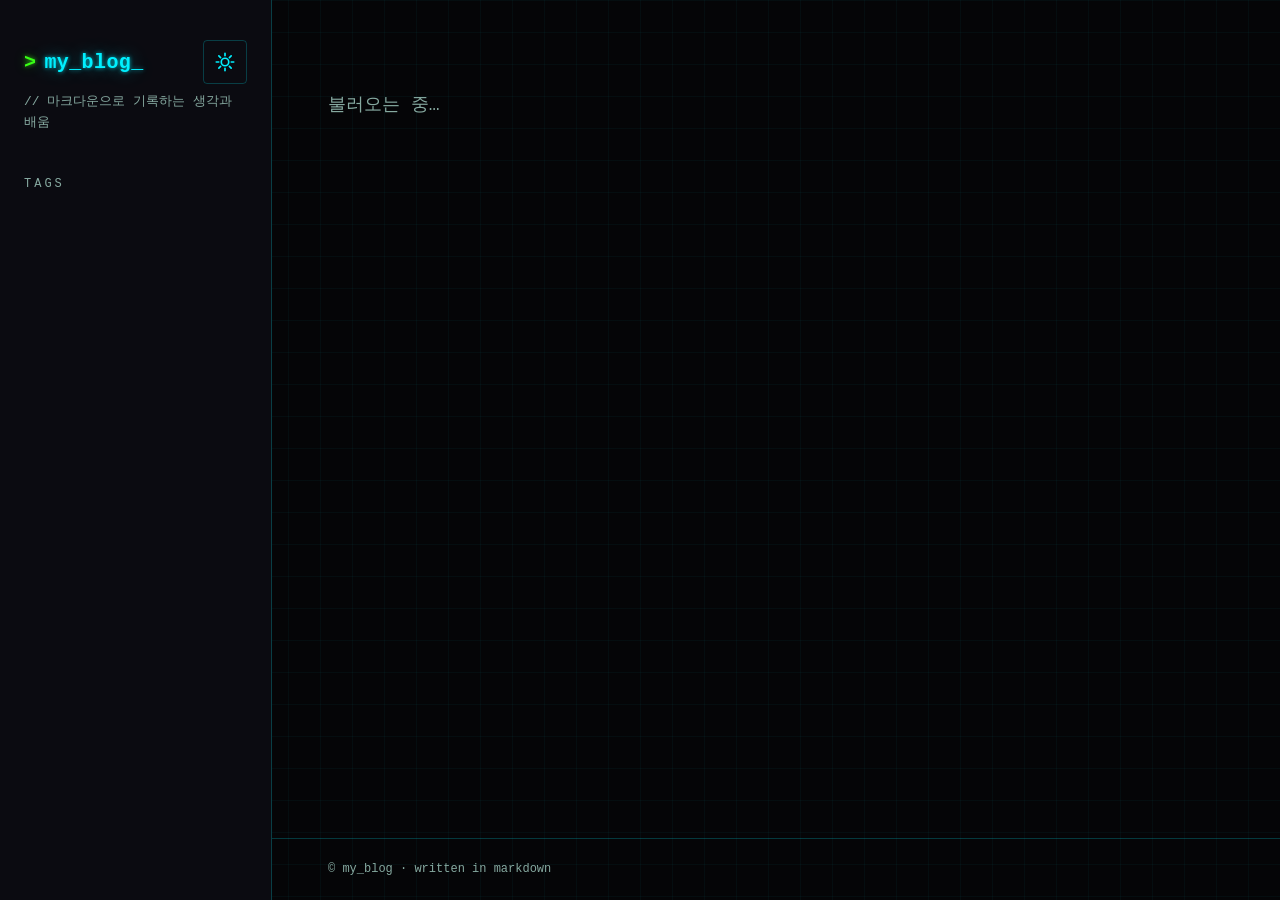
==== index.html @ 882c3511 "블랙 네온 디자인으로 전면 개편 - 검은 배경 + 네온(시안·핑크·그린·옐로) 색상, 기본 테마를 다크로 고정 - 데스크톱 왼쪽 고정 사이드바(로고, 태그 목록과 글 수), 모바일" ====
<!doctype html>
<html lang="ko" data-theme="dark">
<head>
  <meta charset="utf-8">
  <meta name="viewport" content="width=device-width, initial-scale=1">
  <meta name="description" content="마크다운으로 쓰는 개인 블로그">
  <title>My Blog</title>
  <script>
    // 첫 렌더링 전에 테마를 정해 깜빡임(FOUC)을 막는다. 기본은 블랙 네온(dark)이다
    (function () {
      var theme = null;
      try { theme = localStorage.getItem('theme'); } catch (e) {}
      document.documentElement.dataset.theme = theme === 'light' ? 'light' : 'dark';
    })();
  </script>
  <link rel="stylesheet" href="css/style.css">
</head>
<body>
  <a class="skip-link" href="#app">본문으로 건너뛰기</a>

  <div class="layout">
    <aside class="sidebar">
      <div class="sidebar-inner">
        <div class="brand-row">
          <a class="logo" href="#/" aria-label="My Blog 홈"><span class="logo-prompt" aria-hidden="true">&gt;</span>my_blog<span class="logo-cursor" aria-hidden="true">_</span></a>
          <button class="theme-toggle" type="button" aria-label="라이트 모드로 전환" aria-pressed="true">
            <svg class="icon-sun" viewBox="0 0 24 24" width="20" height="20" aria-hidden="true">
              <circle cx="12" cy="12" r="4.5" fill="none" stroke="currentColor" stroke-width="2"/>
              <path d="M12 1.5v3M12 19.5v3M1.5 12h3M19.5 12h3M4.6 4.6l2.1 2.1M17.3 17.3l2.1 2.1M4.6 19.4l2.1-2.1M17.3 6.7l2.1-2.1" stroke="currentColor" stroke-width="2" stroke-linecap="round"/>
            </svg>
            <svg class="icon-moon" viewBox="0 0 24 24" width="20" height="20" aria-hidden="true">
              <path d="M20.5 14.5A8.5 8.5 0 0 1 9.5 3.5a8.5 8.5 0 1 0 11 11z" fill="none" stroke="currentColor" stroke-width="2" stroke-linejoin="round"/>
            </svg>
          </button>
        </div>
        <p class="tagline">// 마크다운으로 기록하는 생각과 배움</p>

        <nav class="side-nav" aria-labelledby="tag-nav-heading">
          <h2 class="side-heading" id="tag-nav-heading">TAGS</h2>
          <ul class="tag-nav" id="tag-nav"></ul>
        </nav>
      </div>
    </aside>

    <main id="app" tabindex="-1">
      <p class="status">불러오는 중…</p>
    </main>

    <footer class="site-footer">
      <p>© <span id="year"></span> my_blog · written in markdown</p>
    </footer>
  </div>

  <script type="module" src="js/main.js"></script>
</body>
</html>
---- css/style.css ----
/* ===== 테마 변수 =====
   기본(dark)은 블랙 배경 + 네온, light는 같은 구성을 밝은 배경에 옮긴 버전 */
:root {
  --color-bg: #050507;
  --color-surface: #0b0b11;
  --color-surface-2: #12121c;
  --color-text: #d7fff1;
  --color-text-muted: #86a9a0;
  --color-border: rgba(0, 240, 255, 0.22);
  --color-border-strong: #00f0ff;
  --color-accent: #00f0ff;
  --color-link: #ff4fd8;
  --color-link-hover: #ff9cec;
  --color-highlight: #39ff14;
  --color-tag: #f5ff3b;
  --color-tag-bg: rgba(245, 255, 59, 0.07);
  --color-code-bg: rgba(57, 255, 20, 0.09);
  --color-code-text: #5dff3d;
  --color-pre-bg: #07070c;
  --color-pre-text: #b9ffae;
  --color-on-accent: #050507;
  --color-grid: rgba(0, 240, 255, 0.035);

  --glow-accent: 0 0 4px rgba(0, 240, 255, 0.75), 0 0 18px rgba(0, 240, 255, 0.4);
  --glow-link: 0 0 4px rgba(255, 79, 216, 0.75), 0 0 14px rgba(255, 79, 216, 0.4);
  --glow-highlight: 0 0 4px rgba(57, 255, 20, 0.7), 0 0 12px rgba(57, 255, 20, 0.35);
  --glow-box: 0 0 0 1px rgba(0, 240, 255, 0.65), 0 0 22px rgba(0, 240, 255, 0.22), inset 0 0 22px rgba(0, 240, 255, 0.05);

  --font-sans: -apple-system, BlinkMacSystemFont, "Apple SD Gothic Neo", "Pretendard", "Noto Sans KR", "Segoe UI", Roboto, "Malgun Gothic", sans-serif;
  --font-mono: ui-monospace, SFMono-Regular, "D2Coding", "Cascadia Code", Menlo, Consolas, "Liberation Mono", monospace;

  --content-width: 70ch;
  --list-width: 960px;
  --sidebar-width: 272px;
  --gutter: 16px;
  --radius: 4px;

  color-scheme: dark;
}

:root[data-theme="light"] {
  --color-bg: #f6f7fb;
  --color-surface: #ffffff;
  --color-surface-2: #eceef5;
  --color-text: #15151f;
  --color-text-muted: #555a6b;
  --color-border: #d7dae6;
  --color-border-strong: #007c99;
  --color-accent: #007c99;
  --color-link: #c0008f;
  --color-link-hover: #8f006b;
  --color-highlight: #1d7a00;
  --color-tag: #5f5200;
  --color-tag-bg: #fff6b8;
  --color-code-bg: #e8f6e2;
  --color-code-text: #1b6600;
  --color-pre-bg: #0d0d16;
  --color-pre-text: #b9ffae;
  --color-on-accent: #ffffff;
  --color-grid: transparent;

  --glow-accent: none;
  --glow-link: none;
  --glow-highlight: none;
  --glow-box: 0 0 0 1px #007c99, 0 6px 20px rgba(21, 21, 31, 0.08);

  color-scheme: light;
}

/* ===== 기본 ===== */
*,
*::before,
*::after {
  box-sizing: border-box;
}

html {
  -webkit-text-size-adjust: 100%;
  text-size-adjust: 100%;
}

body {
  margin: 0;
  background-color: var(--color-bg);
  /* 아주 옅은 격자로 화면에 깊이를 준다 (라이트에서는 투명) */
  background-image:
    linear-gradient(var(--color-grid) 1px, transparent 1px),
    linear-gradient(90deg, var(--color-grid) 1px, transparent 1px);
  background-size: 32px 32px;
  color: var(--color-text);
  font-family: var(--font-sans);
  font-size: 1.0625rem;
  line-height: 1.75;
  word-break: keep-all;
  overflow-wrap: break-word;
  transition: background-color 0.2s ease, color 0.2s ease;
}

::selection {
  background: var(--color-link);
  color: var(--color-on-accent);
}

a {
  color: var(--color-link);
  text-underline-offset: 3px;
}

a:hover {
  color: var(--color-link-hover);
}

:focus-visible {
  outline: 2px solid var(--color-accent);
  outline-offset: 2px;
  border-radius: 2px;
}

.skip-link {
  position: absolute;
  left: var(--gutter);
  top: -100px;
  z-index: 20;
  padding: 8px 12px;
  background: var(--color-accent);
  color: var(--color-on-accent);
  font-family: var(--font-mono);
}

.skip-link:focus {
  top: 8px;
  color: var(--color-on-accent);
}

/* ===== 레이아웃: 모바일은 위아래로 쌓고, 넓은 화면은 왼쪽 사이드바 ===== */
.layout {
  display: grid;
  grid-template-columns: minmax(0, 1fr);
  grid-template-rows: auto 1fr auto;
  grid-template-areas:
    "side"
    "main"
    "foot";
  min-height: 100vh;
}

.sidebar {
  grid-area: side;
  position: sticky;
  top: 0;
  z-index: 10;
  border-bottom: 1px solid var(--color-border);
  background: var(--color-surface);
  transition: background-color 0.2s ease;
}

.sidebar-inner {
  padding: 10px var(--gutter) 0;
}

#app {
  grid-area: main;
  min-width: 0;
  padding: 32px var(--gutter) 64px;
}

#app:focus {
  outline: none;
}

.site-footer {
  grid-area: foot;
  padding: 0 var(--gutter);
  border-top: 1px solid var(--color-border);
  color: var(--color-text-muted);
  font-family: var(--font-mono);
  font-size: 0.75rem;
}

.site-footer p {
  margin: 20px 0;
}

/* ===== 사이드바 ===== */
.brand-row {
  display: flex;
  align-items: center;
  justify-content: space-between;
  gap: 12px;
}

.logo {
  color: var(--color-accent);
  font-family: var(--font-mono);
  font-size: 1.25rem;
  font-weight: 700;
  letter-spacing: 0.02em;
  text-decoration: none;
  text-shadow: var(--glow-accent);
}

.logo:hover {
  color: var(--color-accent);
}

.logo-prompt {
  margin-right: 0.4em;
  color: var(--color-highlight);
  text-shadow: var(--glow-highlight);
}

.logo-cursor {
  animation: blink 1.1s steps(1) infinite;
}

@keyframes blink {
  50% {
    opacity: 0;
  }
}

.tagline {
  display: none;
  margin: 8px 0 0;
  color: var(--color-text-muted);
  font-family: var(--font-mono);
  font-size: 0.8125rem;
  line-height: 1.6;
}

.theme-toggle {
  display: inline-flex;
  flex-shrink: 0;
  align-items: center;
  justify-content: center;
  width: 44px;
  height: 44px;
  padding: 0;
  border: 1px solid var(--color-border);
  border-radius: var(--radius);
  background: transparent;
  color: var(--color-accent);
  cursor: pointer;
  transition: border-color 0.2s ease, box-shadow 0.2s ease;
}

.theme-toggle:hover {
  border-color: var(--color-border-strong);
  box-shadow: var(--glow-box);
}

/* 다크에서는 해(→ 라이트로), 라이트에서는 달(→ 다크로)을 보여 준다 */
.icon-moon {
  display: none;
}

:root[data-theme="light"] .icon-moon {
  display: block;
}

:root[data-theme="light"] .icon-sun {
  display: none;
}

.side-nav {
  margin-top: 6px;
}

.side-heading {
  /* 모바일에서는 공간을 아끼려고 화면에서만 숨긴다 */
  position: absolute;
  width: 1px;
  height: 1px;
  overflow: hidden;
  clip-path: inset(50%);
  white-space: nowrap;
}

.tag-nav {
  display: flex;
  gap: 6px;
  margin: 0 calc(var(--gutter) * -1);
  padding: 0 var(--gutter) 10px;
  overflow-x: auto;
  list-style: none;
  scrollbar-width: none;
  -webkit-overflow-scrolling: touch;
}

.tag-nav::-webkit-scrollbar {
  display: none;
}

.tag-nav a {
  display: flex;
  align-items: center;
  justify-content: space-between;
  gap: 8px;
  min-height: 44px;
  padding: 0 12px;
  border: 1px solid var(--color-border);
  border-radius: var(--radius);
  color: var(--color-text);
  font-family: var(--font-mono);
  font-size: 0.8125rem;
  white-space: nowrap;
  text-decoration: none;
  transition: color 0.15s ease, border-color 0.15s ease, box-shadow 0.15s ease;
}

.tag-nav a:hover {
  border-color: var(--color-border-strong);
  color: var(--color-accent);
}

.tag-nav a[aria-current="page"] {
  border-color: var(--color-accent);
  background: var(--color-accent);
  color: var(--color-on-accent);
  box-shadow: var(--glow-box);
}

.tag-nav-count {
  color: var(--color-text-muted);
  font-size: 0.75rem;
}

.tag-nav a[aria-current="page"] .tag-nav-count {
  color: inherit;
}

/* ===== 공통 ===== */
.view-list,
.view-notice {
  max-width: var(--list-width);
  margin: 0 auto;
}

.view-post {
  max-width: var(--content-width);
  margin: 0 auto;
}

.prompt {
  margin: 0 0 8px;
  color: var(--color-highlight);
  font-family: var(--font-mono);
  font-size: 0.8125rem;
  word-break: break-all;
}

.prompt .back-link {
  color: var(--color-link);
}

.page-heading {
  margin: 0;
  color: var(--color-accent);
  font-size: 2rem;
  line-height: 1.3;
  letter-spacing: -0.02em;
  text-shadow: var(--glow-accent);
}

.page-subheading {
  margin: 8px 0 0;
  color: var(--color-text-muted);
  font-size: 0.9375rem;
}

.post-meta {
  color: var(--color-text-muted);
  font-family: var(--font-mono);
  font-size: 0.8125rem;
}

.tag-list {
  position: relative;
  z-index: 1;
  display: flex;
  flex-wrap: wrap;
  gap: 6px;
  margin: 14px 0 0;
  padding: 0;
  list-style: none;
}

.tag {
  display: inline-block;
  padding: 1px 8px;
  border: 1px solid color-mix(in srgb, var(--color-tag) 45%, transparent);
  border-radius: 2px;
  background: var(--color-tag-bg);
  color: var(--color-tag);
  font-family: var(--font-mono);
  font-size: 0.75rem;
  line-height: 1.9;
  text-decoration: none;
}

.tag:hover {
  border-color: var(--color-tag);
  color: var(--color-tag);
}

/* ===== 글 목록 (카드 그리드) ===== */
.post-list {
  display: grid;
  grid-template-columns: minmax(0, 1fr);
  gap: 16px;
  margin: 32px 0 0;
  padding: 0;
  list-style: none;
}

.post-card {
  position: relative;
  height: 100%;
  padding: 20px;
  border: 1px solid var(--color-border);
  border-radius: var(--radius);
  background: var(--color-surface);
  transition: border-color 0.2s ease, box-shadow 0.2s ease, transform 0.2s ease;
}

.post-card:hover,
.post-card:focus-within {
  border-color: var(--color-border-strong);
  box-shadow: var(--glow-box);
  transform: translateY(-2px);
}

.post-index {
  color: var(--color-link);
  font-family: var(--font-mono);
  font-size: 0.8125rem;
  letter-spacing: 0.12em;
  text-shadow: var(--glow-link);
}

.post-item-title {
  margin: 6px 0 6px;
  font-size: 1.1875rem;
  line-height: 1.45;
  letter-spacing: -0.01em;
}

.post-item-title a {
  color: var(--color-text);
  text-decoration: none;
}

/* 제목 링크가 카드 전체를 덮어 어디를 눌러도 글로 이동한다 */
.post-item-title a::after {
  content: "";
  position: absolute;
  inset: 0;
}

.post-card:hover .post-item-title a,
.post-item-title a:focus-visible {
  color: var(--color-accent);
  text-shadow: var(--glow-accent);
}

.post-item-title a:focus-visible {
  outline: none;
}

.post-item-desc {
  margin: 10px 0 0;
  color: var(--color-text-muted);
  font-size: 0.9375rem;
  line-height: 1.7;
}

/* ===== 글 상세 ===== */
.post-header {
  margin-bottom: 40px;
  padding-bottom: 24px;
  border-bottom: 1px dashed var(--color-border);
}

.post-title {
  margin: 12px 0 14px;
  color: var(--color-accent);
  font-size: 1.875rem;
  line-height: 1.3;
  letter-spacing: -0.02em;
  text-shadow: var(--glow-accent);
}

.prose > :first-child {
  margin-top: 0;
}

.prose h1,
.prose h2,
.prose h3,
.prose h4,
.prose h5,
.prose h6 {
  margin: 2.2em 0 0.7em;
  line-height: 1.4;
  letter-spacing: -0.01em;
  scroll-margin-top: 140px;
}

.prose h1,
.prose h2 {
  color: var(--color-accent);
  text-shadow: var(--glow-accent);
}

.prose h1 { font-size: 1.6rem; }
.prose h2 { font-size: 1.375rem; }

.prose h2::before {
  content: "## " / "";
  color: var(--color-highlight);
  font-family: var(--font-mono);
  font-size: 0.85em;
  text-shadow: var(--glow-highlight);
}

.prose h3 {
  color: var(--color-highlight);
  font-size: 1.15rem;
}

.prose h4 { font-size: 1.05rem; }
.prose h5,
.prose h6 { font-size: 1rem; color: var(--color-text-muted); }

.prose p,
.prose ul,
.prose ol,
.prose blockquote,
.prose pre,
.prose .table-wrap {
  margin: 0 0 1.3em;
}

.prose a:hover {
  text-shadow: var(--glow-link);
}

.prose strong {
  color: var(--color-accent);
}

.prose ul,
.prose ol {
  padding-left: 1.5em;
}

.prose li + li {
  margin-top: 0.3em;
}

.prose li > ul,
.prose li > ol {
  margin: 0.3em 0 0;
}

.prose li::marker {
  color: var(--color-link);
}

.prose blockquote {
  padding: 12px 16px;
  border-left: 3px solid var(--color-link);
  background: var(--color-surface);
  color: var(--color-text);
}

.prose blockquote > :last-child {
  margin-bottom: 0;
}

.prose hr {
  margin: 3em 0;
  border: 0;
  border-top: 1px dashed var(--color-border-strong);
  opacity: 0.6;
}

.prose img {
  display: block;
  max-width: 100%;
  height: auto;
  margin: 0 auto;
  border: 1px solid var(--color-border);
  border-radius: var(--radius);
}

.prose code {
  padding: 0.15em 0.4em;
  border-radius: 3px;
  background: var(--color-code-bg);
  color: var(--color-code-text);
  font-family: var(--font-mono);
  font-size: 0.875em;
  /* 한글 단어는 지키되, 긴 식별자는 줄을 넘지 않게 끊는다 */
  word-break: keep-all;
  overflow-wrap: anywhere;
}

.prose pre {
  overflow-x: auto;
  padding: 16px;
  border: 1px solid var(--color-border);
  border-left: 3px solid var(--color-highlight);
  border-radius: var(--radius);
  background: var(--color-pre-bg);
  line-height: 1.6;
  -webkit-overflow-scrolling: touch;
}

.prose pre code {
  padding: 0;
  background: none;
  color: var(--color-pre-text);
  font-size: 0.875rem;
  word-break: normal;
  overflow-wrap: normal;
  white-space: pre;
}

.prose .table-wrap {
  overflow-x: auto;
  -webkit-overflow-scrolling: touch;
}

.prose table {
  width: 100%;
  border-collapse: collapse;
  font-size: 0.9375rem;
}

.prose th,
.prose td {
  padding: 8px 12px;
  border: 1px solid var(--color-border);
  text-align: left;
}

.prose th {
  background: var(--color-surface-2);
  color: var(--color-accent);
  font-weight: 600;
}

.post-nav {
  display: grid;
  gap: 12px;
  margin-top: 56px;
  padding-top: 24px;
  border-top: 1px dashed var(--color-border);
}

.post-nav a {
  display: block;
  padding: 14px 16px;
  border: 1px solid var(--color-border);
  border-radius: var(--radius);
  background: var(--color-surface);
  color: var(--color-text);
  text-decoration: none;
  transition: border-color 0.2s ease, box-shadow 0.2s ease;
}

.post-nav a:hover {
  border-color: var(--color-border-strong);
  box-shadow: var(--glow-box);
  color: var(--color-accent);
}

.post-nav-label {
  display: block;
  color: var(--color-link);
  font-family: var(--font-mono);
  font-size: 0.75rem;
}

.post-nav .next {
  text-align: right;
}

/* ===== 상태 메시지 ===== */
.status {
  color: var(--color-text-muted);
  font-family: var(--font-mono);
}

.notice {
  padding: 24px 0;
}

.notice h1 {
  margin: 0 0 12px;
  color: var(--color-link);
  font-family: var(--font-mono);
  font-size: 3rem;
  line-height: 1.2;
  text-shadow: var(--glow-link);
}

.notice p {
  margin: 0 0 12px;
  color: var(--color-text-muted);
}

.notice code {
  padding: 0.15em 0.4em;
  border-radius: 3px;
  background: var(--color-code-bg);
  color: var(--color-code-text);
  font-family: var(--font-mono);
  font-size: 0.875em;
}

/* ===== 태블릿 이상 ===== */
@media (min-width: 720px) {
  :root {
    --gutter: 24px;
  }

  body {
    font-size: 1.125rem;
  }

  #app {
    padding-top: 48px;
  }

  .page-heading {
    font-size: 2.5rem;
  }

  .post-title {
    font-size: 2.375rem;
  }

  .post-list {
    grid-template-columns: repeat(2, minmax(0, 1fr));
  }

  /* 가장 최근 글은 두 칸을 차지하게 크게 보여 준다 */
  .post-item:first-child {
    grid-column: 1 / -1;
  }

  .post-item:first-child .post-card {
    padding: 28px;
  }

  .post-item:first-child .post-item-title {
    font-size: 1.625rem;
  }

  .post-nav {
    grid-template-columns: 1fr 1fr;
  }

  .post-nav .next {
    grid-column: 2;
  }
}

/* ===== 데스크톱: 왼쪽 고정 사이드바 ===== */
@media (min-width: 1024px) {
  .layout {
    grid-template-columns: var(--sidebar-width) minmax(0, 1fr);
    grid-template-rows: 1fr auto;
    grid-template-areas:
      "side main"
      "side foot";
  }

  .sidebar {
    position: relative;
    border-right: 1px solid var(--color-border);
    border-bottom: 0;
  }

  .sidebar-inner {
    position: sticky;
    top: 0;
    max-height: 100vh;
    overflow-y: auto;
    padding: 40px 24px;
  }

  .tagline {
    display: block;
  }

  .side-nav {
    margin-top: 40px;
  }

  .side-heading {
    position: static;
    width: auto;
    height: auto;
    overflow: visible;
    clip-path: none;
    margin: 0 0 12px;
    color: var(--color-text-muted);
    font-family: var(--font-mono);
    font-size: 0.75rem;
    font-weight: 400;
    letter-spacing: 0.25em;
  }

  .tag-nav {
    flex-direction: column;
    gap: 4px;
    margin: 0;
    padding: 0;
    overflow: visible;
  }

  .tag-nav a {
    min-height: 40px;
  }

  #app {
    padding: 72px 56px 96px;
  }

  .site-footer {
    padding: 0 56px;
  }

  .prose h1,
  .prose h2,
  .prose h3,
  .prose h4,
  .prose h5,
  .prose h6 {
    scroll-margin-top: 24px;
  }
}

@media (prefers-reduced-motion: reduce) {
  *,
  *::before,
  *::after {
    transition: none !important;
    animation: none !important;
    scroll-behavior: auto !important;
  }

  .post-card:hover,
  .post-card:focus-within {
    transform: none;
  }
}
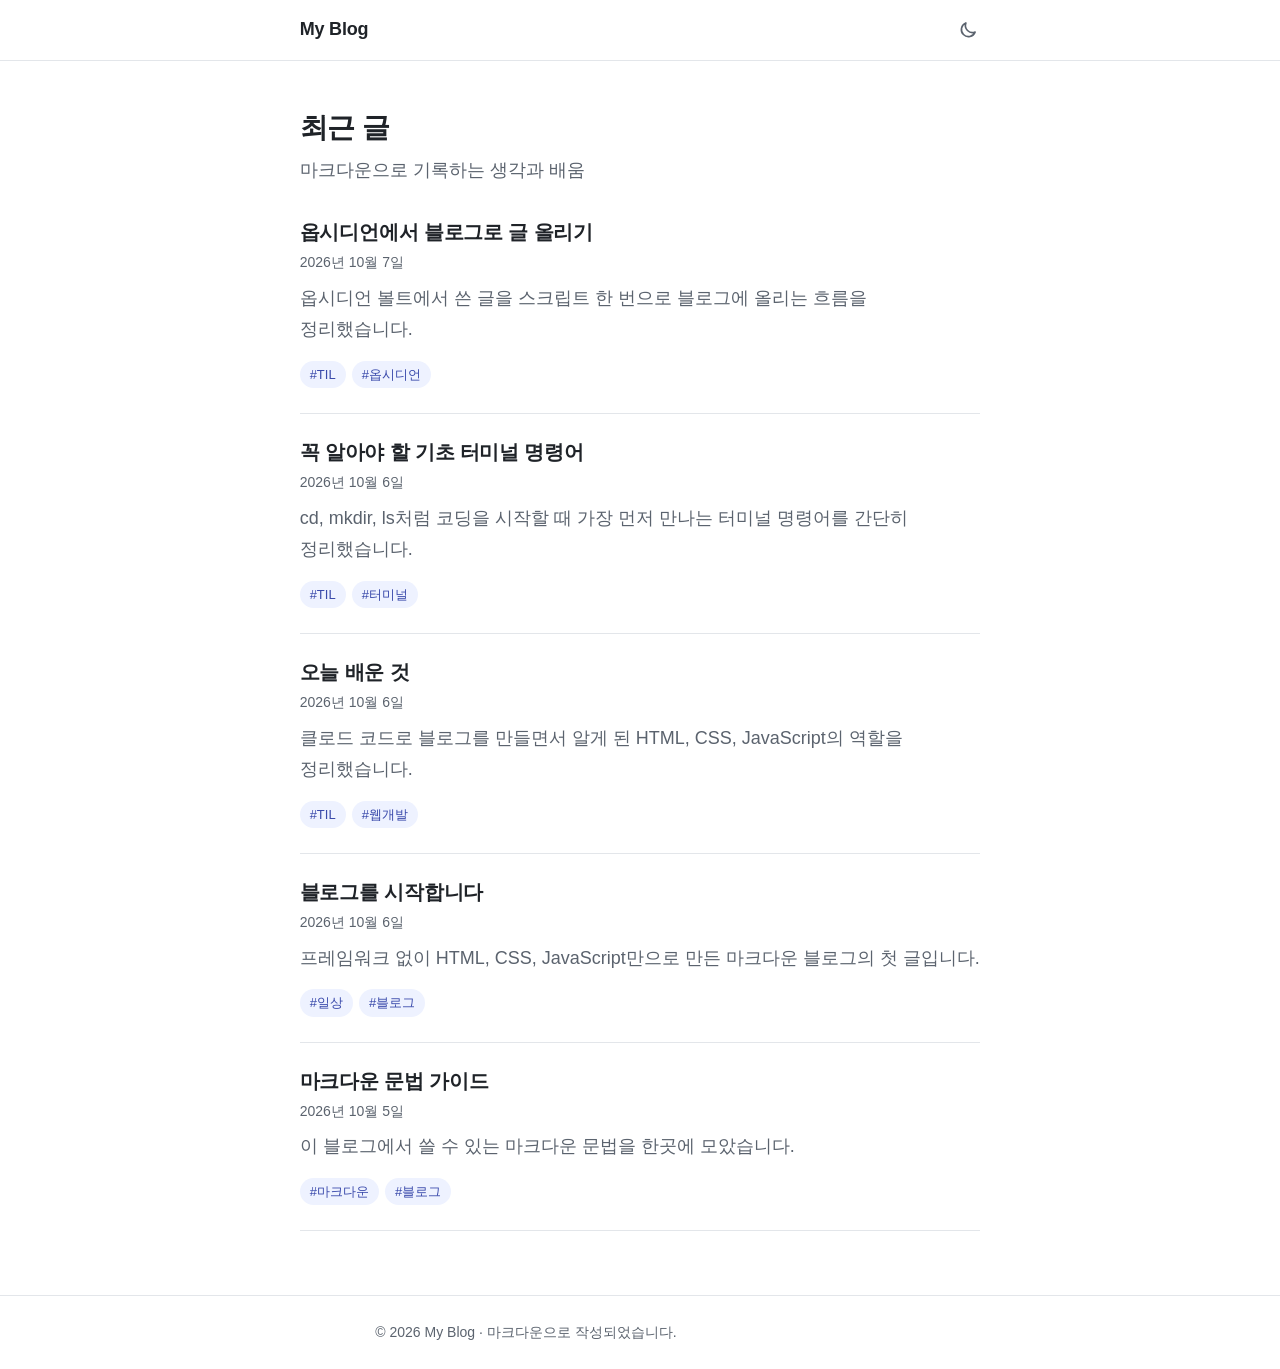
==== commit 528a939d: "블로그 초기 버전 완성 Co-Authored-By: Claude Opus 5.5 <noreply@anthropic.com>" ====
--- a/index.html
+++ b/index.html
@@ -1,55 +1,49 @@
 <!doctype html>
-<html lang="ko" data-theme="dark">
+<html lang="ko">
 <head>
   <meta charset="utf-8">
   <meta name="viewport" content="width=device-width, initial-scale=1">
   <meta name="description" content="마크다운으로 쓰는 개인 블로그">
   <title>My Blog</title>
   <script>
-    // 첫 렌더링 전에 테마를 정해 깜빡임(FOUC)을 막는다. 기본은 블랙 네온(dark)이다
+    // 첫 렌더링 전에 테마를 정해 깜빡임(FOUC)을 막는다
     (function () {
       var theme = null;
       try { theme = localStorage.getItem('theme'); } catch (e) {}
-      document.documentElement.dataset.theme = theme === 'light' ? 'light' : 'dark';
+      if (theme !== 'light' && theme !== 'dark') {
+        theme = window.matchMedia('(prefers-color-scheme: dark)').matches ? 'dark' : 'light';
+      }
+      document.documentElement.dataset.theme = theme;
     })();
   </script>
   <link rel="stylesheet" href="css/style.css">
 </head>
 <body>
   <a class="skip-link" href="#app">본문으로 건너뛰기</a>
+  <header class="site-header">
+    <div class="container header-inner">
+      <a class="site-title" href="#/">My Blog</a>
+      <button class="theme-toggle" type="button" aria-label="다크 모드로 전환" aria-pressed="false">
+        <svg class="icon-sun" viewBox="0 0 24 24" width="20" height="20" aria-hidden="true">
+          <circle cx="12" cy="12" r="4.5" fill="none" stroke="currentColor" stroke-width="2"/>
+          <path d="M12 1.5v3M12 19.5v3M1.5 12h3M19.5 12h3M4.6 4.6l2.1 2.1M17.3 17.3l2.1 2.1M4.6 19.4l2.1-2.1M17.3 6.7l2.1-2.1" stroke="currentColor" stroke-width="2" stroke-linecap="round"/>
+        </svg>
+        <svg class="icon-moon" viewBox="0 0 24 24" width="20" height="20" aria-hidden="true">
+          <path d="M20.5 14.5A8.5 8.5 0 0 1 9.5 3.5a8.5 8.5 0 1 0 11 11z" fill="none" stroke="currentColor" stroke-width="2" stroke-linejoin="round"/>
+        </svg>
+      </button>
+    </div>
+  </header>
 
-  <div class="layout">
-    <aside class="sidebar">
-      <div class="sidebar-inner">
-        <div class="brand-row">
-          <a class="logo" href="#/" aria-label="My Blog 홈"><span class="logo-prompt" aria-hidden="true">&gt;</span>my_blog<span class="logo-cursor" aria-hidden="true">_</span></a>
-          <button class="theme-toggle" type="button" aria-label="라이트 모드로 전환" aria-pressed="true">
-            <svg class="icon-sun" viewBox="0 0 24 24" width="20" height="20" aria-hidden="true">
-              <circle cx="12" cy="12" r="4.5" fill="none" stroke="currentColor" stroke-width="2"/>
-              <path d="M12 1.5v3M12 19.5v3M1.5 12h3M19.5 12h3M4.6 4.6l2.1 2.1M17.3 17.3l2.1 2.1M4.6 19.4l2.1-2.1M17.3 6.7l2.1-2.1" stroke="currentColor" stroke-width="2" stroke-linecap="round"/>
-            </svg>
-            <svg class="icon-moon" viewBox="0 0 24 24" width="20" height="20" aria-hidden="true">
-              <path d="M20.5 14.5A8.5 8.5 0 0 1 9.5 3.5a8.5 8.5 0 1 0 11 11z" fill="none" stroke="currentColor" stroke-width="2" stroke-linejoin="round"/>
-            </svg>
-          </button>
-        </div>
-        <p class="tagline">// 마크다운으로 기록하는 생각과 배움</p>
+  <main id="app" class="container" tabindex="-1">
+    <p class="status">불러오는 중…</p>
+  </main>
 
-        <nav class="side-nav" aria-labelledby="tag-nav-heading">
-          <h2 class="side-heading" id="tag-nav-heading">TAGS</h2>
-          <ul class="tag-nav" id="tag-nav"></ul>
-        </nav>
-      </div>
-    </aside>
-
-    <main id="app" tabindex="-1">
-      <p class="status">불러오는 중…</p>
-    </main>
-
-    <footer class="site-footer">
-      <p>© <span id="year"></span> my_blog · written in markdown</p>
-    </footer>
-  </div>
+  <footer class="site-footer">
+    <div class="container">
+      <p>© <span id="year"></span> My Blog · 마크다운으로 작성되었습니다.</p>
+    </div>
+  </footer>
 
   <script type="module" src="js/main.js"></script>
 </body>
--- a/css/style.css
+++ b/css/style.css
@@ -1,70 +1,45 @@
-/* ===== 테마 변수 =====
-   기본(dark)은 블랙 배경 + 네온, light는 같은 구성을 밝은 배경에 옮긴 버전 */
+/* ===== 테마 변수 ===== */
 :root {
-  --color-bg: #050507;
-  --color-surface: #0b0b11;
-  --color-surface-2: #12121c;
-  --color-text: #d7fff1;
-  --color-text-muted: #86a9a0;
-  --color-border: rgba(0, 240, 255, 0.22);
-  --color-border-strong: #00f0ff;
-  --color-accent: #00f0ff;
-  --color-link: #ff4fd8;
-  --color-link-hover: #ff9cec;
-  --color-highlight: #39ff14;
-  --color-tag: #f5ff3b;
-  --color-tag-bg: rgba(245, 255, 59, 0.07);
-  --color-code-bg: rgba(57, 255, 20, 0.09);
-  --color-code-text: #5dff3d;
-  --color-pre-bg: #07070c;
-  --color-pre-text: #b9ffae;
-  --color-on-accent: #050507;
-  --color-grid: rgba(0, 240, 255, 0.035);
-
-  --glow-accent: 0 0 4px rgba(0, 240, 255, 0.75), 0 0 18px rgba(0, 240, 255, 0.4);
-  --glow-link: 0 0 4px rgba(255, 79, 216, 0.75), 0 0 14px rgba(255, 79, 216, 0.4);
-  --glow-highlight: 0 0 4px rgba(57, 255, 20, 0.7), 0 0 12px rgba(57, 255, 20, 0.35);
-  --glow-box: 0 0 0 1px rgba(0, 240, 255, 0.65), 0 0 22px rgba(0, 240, 255, 0.22), inset 0 0 22px rgba(0, 240, 255, 0.05);
+  --color-bg: #ffffff;
+  --color-surface: #f6f7f9;
+  --color-text: #1f2328;
+  --color-text-muted: #5b636e;
+  --color-border: #e3e6ea;
+  --color-accent: #2563eb;
+  --color-accent-hover: #1d4ed8;
+  --color-code-bg: #f3f4f6;
+  --color-code-text: #c2255c;
+  --color-pre-bg: #f6f8fa;
+  --color-pre-text: #1f2328;
+  --color-tag-bg: #eef2ff;
+  --color-tag-text: #3949ab;
 
   --font-sans: -apple-system, BlinkMacSystemFont, "Apple SD Gothic Neo", "Pretendard", "Noto Sans KR", "Segoe UI", Roboto, "Malgun Gothic", sans-serif;
-  --font-mono: ui-monospace, SFMono-Regular, "D2Coding", "Cascadia Code", Menlo, Consolas, "Liberation Mono", monospace;
-
-  --content-width: 70ch;
-  --list-width: 960px;
-  --sidebar-width: 272px;
+  --font-mono: ui-monospace, SFMono-Regular, "D2Coding", Menlo, Consolas, "Liberation Mono", monospace;
+
+  --content-width: 68ch;
   --gutter: 16px;
-  --radius: 4px;
+  --radius: 8px;
+
+  color-scheme: light;
+}
+
+:root[data-theme="dark"] {
+  --color-bg: #121417;
+  --color-surface: #1a1d21;
+  --color-text: #e6e8eb;
+  --color-text-muted: #9aa3ad;
+  --color-border: #2c3138;
+  --color-accent: #6ea8fe;
+  --color-accent-hover: #9ec5fe;
+  --color-code-bg: #22262c;
+  --color-code-text: #f78fb3;
+  --color-pre-bg: #1a1d21;
+  --color-pre-text: #e6e8eb;
+  --color-tag-bg: #1f2a44;
+  --color-tag-text: #a5b8f5;
 
   color-scheme: dark;
-}
-
-:root[data-theme="light"] {
-  --color-bg: #f6f7fb;
-  --color-surface: #ffffff;
-  --color-surface-2: #eceef5;
-  --color-text: #15151f;
-  --color-text-muted: #555a6b;
-  --color-border: #d7dae6;
-  --color-border-strong: #007c99;
-  --color-accent: #007c99;
-  --color-link: #c0008f;
-  --color-link-hover: #8f006b;
-  --color-highlight: #1d7a00;
-  --color-tag: #5f5200;
-  --color-tag-bg: #fff6b8;
-  --color-code-bg: #e8f6e2;
-  --color-code-text: #1b6600;
-  --color-pre-bg: #0d0d16;
-  --color-pre-text: #b9ffae;
-  --color-on-accent: #ffffff;
-  --color-grid: transparent;
-
-  --glow-accent: none;
-  --glow-link: none;
-  --glow-highlight: none;
-  --glow-box: 0 0 0 1px #007c99, 0 6px 20px rgba(21, 21, 31, 0.08);
-
-  color-scheme: light;
 }
 
 /* ===== 기본 ===== */
@@ -81,12 +56,10 @@
 
 body {
   margin: 0;
-  background-color: var(--color-bg);
-  /* 아주 옅은 격자로 화면에 깊이를 준다 (라이트에서는 투명) */
-  background-image:
-    linear-gradient(var(--color-grid) 1px, transparent 1px),
-    linear-gradient(90deg, var(--color-grid) 1px, transparent 1px);
-  background-size: 32px 32px;
+  min-height: 100vh;
+  display: flex;
+  flex-direction: column;
+  background: var(--color-bg);
   color: var(--color-text);
   font-family: var(--font-sans);
   font-size: 1.0625rem;
@@ -96,398 +69,227 @@
   transition: background-color 0.2s ease, color 0.2s ease;
 }
 
-::selection {
-  background: var(--color-link);
-  color: var(--color-on-accent);
-}
-
 a {
-  color: var(--color-link);
-  text-underline-offset: 3px;
+  color: var(--color-accent);
 }
 
 a:hover {
-  color: var(--color-link-hover);
+  color: var(--color-accent-hover);
 }
 
 :focus-visible {
   outline: 2px solid var(--color-accent);
   outline-offset: 2px;
-  border-radius: 2px;
+  border-radius: 4px;
+}
+
+.container {
+  width: 100%;
+  max-width: calc(var(--content-width) + var(--gutter) * 2);
+  margin: 0 auto;
+  padding: 0 var(--gutter);
 }
 
 .skip-link {
   position: absolute;
   left: var(--gutter);
   top: -100px;
-  z-index: 20;
   padding: 8px 12px;
   background: var(--color-accent);
-  color: var(--color-on-accent);
-  font-family: var(--font-mono);
+  color: #fff;
+  border-radius: var(--radius);
+  z-index: 10;
 }
 
 .skip-link:focus {
   top: 8px;
-  color: var(--color-on-accent);
-}
-
-/* ===== 레이아웃: 모바일은 위아래로 쌓고, 넓은 화면은 왼쪽 사이드바 ===== */
-.layout {
-  display: grid;
-  grid-template-columns: minmax(0, 1fr);
-  grid-template-rows: auto 1fr auto;
-  grid-template-areas:
-    "side"
-    "main"
-    "foot";
-  min-height: 100vh;
-}
-
-.sidebar {
-  grid-area: side;
+  color: #fff;
+}
+
+/* ===== 헤더 / 푸터 ===== */
+.site-header {
   position: sticky;
   top: 0;
-  z-index: 10;
+  z-index: 5;
+  background: var(--color-bg);
   border-bottom: 1px solid var(--color-border);
-  background: var(--color-surface);
-  transition: background-color 0.2s ease;
-}
-
-.sidebar-inner {
-  padding: 10px var(--gutter) 0;
-}
-
-#app {
-  grid-area: main;
-  min-width: 0;
-  padding: 32px var(--gutter) 64px;
-}
-
-#app:focus {
-  outline: none;
-}
-
-.site-footer {
-  grid-area: foot;
-  padding: 0 var(--gutter);
-  border-top: 1px solid var(--color-border);
-  color: var(--color-text-muted);
-  font-family: var(--font-mono);
-  font-size: 0.75rem;
-}
-
-.site-footer p {
-  margin: 20px 0;
-}
-
-/* ===== 사이드바 ===== */
-.brand-row {
+  transition: background-color 0.2s ease, border-color 0.2s ease;
+}
+
+.header-inner {
   display: flex;
   align-items: center;
   justify-content: space-between;
-  gap: 12px;
-}
-
-.logo {
+  min-height: 60px;
+}
+
+.site-title {
+  color: var(--color-text);
+  font-weight: 700;
+  font-size: 1.125rem;
+  text-decoration: none;
+  letter-spacing: -0.01em;
+}
+
+.site-title:hover {
   color: var(--color-accent);
-  font-family: var(--font-mono);
-  font-size: 1.25rem;
-  font-weight: 700;
-  letter-spacing: 0.02em;
-  text-decoration: none;
-  text-shadow: var(--glow-accent);
-}
-
-.logo:hover {
-  color: var(--color-accent);
-}
-
-.logo-prompt {
-  margin-right: 0.4em;
-  color: var(--color-highlight);
-  text-shadow: var(--glow-highlight);
-}
-
-.logo-cursor {
-  animation: blink 1.1s steps(1) infinite;
-}
-
-@keyframes blink {
-  50% {
-    opacity: 0;
-  }
-}
-
-.tagline {
-  display: none;
-  margin: 8px 0 0;
-  color: var(--color-text-muted);
-  font-family: var(--font-mono);
-  font-size: 0.8125rem;
-  line-height: 1.6;
 }
 
 .theme-toggle {
   display: inline-flex;
-  flex-shrink: 0;
   align-items: center;
   justify-content: center;
   width: 44px;
   height: 44px;
+  margin-right: -10px;
   padding: 0;
-  border: 1px solid var(--color-border);
-  border-radius: var(--radius);
+  border: 0;
+  border-radius: 50%;
   background: transparent;
+  color: var(--color-text-muted);
+  cursor: pointer;
+}
+
+.theme-toggle:hover {
+  background: var(--color-surface);
+  color: var(--color-text);
+}
+
+/* 라이트일 때는 달(→ 다크로 전환), 다크일 때는 해(→ 라이트로 전환)를 보여준다 */
+.icon-sun {
+  display: none;
+}
+
+:root[data-theme="dark"] .icon-sun {
+  display: block;
+}
+
+:root[data-theme="dark"] .icon-moon {
+  display: none;
+}
+
+#app {
+  flex: 1;
+  padding-top: 32px;
+  padding-bottom: 64px;
+}
+
+#app:focus {
+  outline: none;
+}
+
+.site-footer {
+  border-top: 1px solid var(--color-border);
+  color: var(--color-text-muted);
+  font-size: 0.875rem;
+}
+
+.site-footer p {
+  margin: 24px 0;
+}
+
+/* ===== 글 목록 ===== */
+.page-heading {
+  margin: 0 0 8px;
+  font-size: 1.5rem;
+  line-height: 1.35;
+  letter-spacing: -0.02em;
+}
+
+.page-subheading {
+  margin: 0 0 24px;
+  color: var(--color-text-muted);
+}
+
+.post-list {
+  margin: 0;
+  padding: 0;
+  list-style: none;
+}
+
+.post-item {
+  padding: 24px 0;
+  border-bottom: 1px solid var(--color-border);
+}
+
+.post-item:first-child {
+  padding-top: 8px;
+}
+
+.post-item-title {
+  margin: 0 0 4px;
+  font-size: 1.25rem;
+  line-height: 1.4;
+  letter-spacing: -0.01em;
+}
+
+.post-item-title a {
+  color: var(--color-text);
+  text-decoration: none;
+}
+
+.post-item-title a:hover {
   color: var(--color-accent);
-  cursor: pointer;
-  transition: border-color 0.2s ease, box-shadow 0.2s ease;
-}
-
-.theme-toggle:hover {
-  border-color: var(--color-border-strong);
-  box-shadow: var(--glow-box);
-}
-
-/* 다크에서는 해(→ 라이트로), 라이트에서는 달(→ 다크로)을 보여 준다 */
-.icon-moon {
-  display: none;
-}
-
-:root[data-theme="light"] .icon-moon {
-  display: block;
-}
-
-:root[data-theme="light"] .icon-sun {
-  display: none;
-}
-
-.side-nav {
-  margin-top: 6px;
-}
-
-.side-heading {
-  /* 모바일에서는 공간을 아끼려고 화면에서만 숨긴다 */
-  position: absolute;
-  width: 1px;
-  height: 1px;
-  overflow: hidden;
-  clip-path: inset(50%);
-  white-space: nowrap;
-}
-
-.tag-nav {
+}
+
+.post-item-desc {
+  margin: 8px 0 0;
+  color: var(--color-text-muted);
+}
+
+.post-meta {
   display: flex;
-  gap: 6px;
-  margin: 0 calc(var(--gutter) * -1);
-  padding: 0 var(--gutter) 10px;
-  overflow-x: auto;
-  list-style: none;
-  scrollbar-width: none;
-  -webkit-overflow-scrolling: touch;
-}
-
-.tag-nav::-webkit-scrollbar {
-  display: none;
-}
-
-.tag-nav a {
-  display: flex;
+  flex-wrap: wrap;
   align-items: center;
-  justify-content: space-between;
   gap: 8px;
-  min-height: 44px;
-  padding: 0 12px;
-  border: 1px solid var(--color-border);
-  border-radius: var(--radius);
-  color: var(--color-text);
-  font-family: var(--font-mono);
-  font-size: 0.8125rem;
-  white-space: nowrap;
-  text-decoration: none;
-  transition: color 0.15s ease, border-color 0.15s ease, box-shadow 0.15s ease;
-}
-
-.tag-nav a:hover {
-  border-color: var(--color-border-strong);
-  color: var(--color-accent);
-}
-
-.tag-nav a[aria-current="page"] {
-  border-color: var(--color-accent);
-  background: var(--color-accent);
-  color: var(--color-on-accent);
-  box-shadow: var(--glow-box);
-}
-
-.tag-nav-count {
-  color: var(--color-text-muted);
-  font-size: 0.75rem;
-}
-
-.tag-nav a[aria-current="page"] .tag-nav-count {
-  color: inherit;
-}
-
-/* ===== 공통 ===== */
-.view-list,
-.view-notice {
-  max-width: var(--list-width);
-  margin: 0 auto;
-}
-
-.view-post {
-  max-width: var(--content-width);
-  margin: 0 auto;
-}
-
-.prompt {
-  margin: 0 0 8px;
-  color: var(--color-highlight);
-  font-family: var(--font-mono);
-  font-size: 0.8125rem;
-  word-break: break-all;
-}
-
-.prompt .back-link {
-  color: var(--color-link);
-}
-
-.page-heading {
-  margin: 0;
-  color: var(--color-accent);
-  font-size: 2rem;
-  line-height: 1.3;
-  letter-spacing: -0.02em;
-  text-shadow: var(--glow-accent);
-}
-
-.page-subheading {
-  margin: 8px 0 0;
-  color: var(--color-text-muted);
-  font-size: 0.9375rem;
-}
-
-.post-meta {
-  color: var(--color-text-muted);
-  font-family: var(--font-mono);
-  font-size: 0.8125rem;
+  color: var(--color-text-muted);
+  font-size: 0.875rem;
 }
 
 .tag-list {
-  position: relative;
-  z-index: 1;
   display: flex;
   flex-wrap: wrap;
   gap: 6px;
-  margin: 14px 0 0;
+  margin: 12px 0 0;
   padding: 0;
   list-style: none;
 }
 
 .tag {
   display: inline-block;
-  padding: 1px 8px;
-  border: 1px solid color-mix(in srgb, var(--color-tag) 45%, transparent);
-  border-radius: 2px;
+  padding: 2px 10px;
+  border-radius: 999px;
   background: var(--color-tag-bg);
-  color: var(--color-tag);
-  font-family: var(--font-mono);
-  font-size: 0.75rem;
-  line-height: 1.9;
+  color: var(--color-tag-text);
+  font-size: 0.8125rem;
+  line-height: 1.8;
   text-decoration: none;
 }
 
 .tag:hover {
-  border-color: var(--color-tag);
-  color: var(--color-tag);
-}
-
-/* ===== 글 목록 (카드 그리드) ===== */
-.post-list {
-  display: grid;
-  grid-template-columns: minmax(0, 1fr);
-  gap: 16px;
-  margin: 32px 0 0;
-  padding: 0;
-  list-style: none;
-}
-
-.post-card {
-  position: relative;
-  height: 100%;
-  padding: 20px;
-  border: 1px solid var(--color-border);
-  border-radius: var(--radius);
-  background: var(--color-surface);
-  transition: border-color 0.2s ease, box-shadow 0.2s ease, transform 0.2s ease;
-}
-
-.post-card:hover,
-.post-card:focus-within {
-  border-color: var(--color-border-strong);
-  box-shadow: var(--glow-box);
-  transform: translateY(-2px);
-}
-
-.post-index {
-  color: var(--color-link);
-  font-family: var(--font-mono);
-  font-size: 0.8125rem;
-  letter-spacing: 0.12em;
-  text-shadow: var(--glow-link);
-}
-
-.post-item-title {
-  margin: 6px 0 6px;
-  font-size: 1.1875rem;
-  line-height: 1.45;
-  letter-spacing: -0.01em;
-}
-
-.post-item-title a {
-  color: var(--color-text);
+  color: var(--color-tag-text);
+  text-decoration: underline;
+}
+
+.back-link {
+  display: inline-block;
+  margin-bottom: 16px;
+  font-size: 0.9375rem;
   text-decoration: none;
-}
-
-/* 제목 링크가 카드 전체를 덮어 어디를 눌러도 글로 이동한다 */
-.post-item-title a::after {
-  content: "";
-  position: absolute;
-  inset: 0;
-}
-
-.post-card:hover .post-item-title a,
-.post-item-title a:focus-visible {
-  color: var(--color-accent);
-  text-shadow: var(--glow-accent);
-}
-
-.post-item-title a:focus-visible {
-  outline: none;
-}
-
-.post-item-desc {
-  margin: 10px 0 0;
-  color: var(--color-text-muted);
-  font-size: 0.9375rem;
-  line-height: 1.7;
 }
 
 /* ===== 글 상세 ===== */
 .post-header {
-  margin-bottom: 40px;
+  margin-bottom: 32px;
   padding-bottom: 24px;
-  border-bottom: 1px dashed var(--color-border);
+  border-bottom: 1px solid var(--color-border);
 }
 
 .post-title {
-  margin: 12px 0 14px;
-  color: var(--color-accent);
-  font-size: 1.875rem;
+  margin: 0 0 12px;
+  font-size: 1.75rem;
   line-height: 1.3;
   letter-spacing: -0.02em;
-  text-shadow: var(--glow-accent);
 }
 
 .prose > :first-child {
@@ -500,34 +302,15 @@
 .prose h4,
 .prose h5,
 .prose h6 {
-  margin: 2.2em 0 0.7em;
-  line-height: 1.4;
+  margin: 2em 0 0.6em;
+  line-height: 1.35;
   letter-spacing: -0.01em;
-  scroll-margin-top: 140px;
-}
-
-.prose h1,
-.prose h2 {
-  color: var(--color-accent);
-  text-shadow: var(--glow-accent);
+  scroll-margin-top: 76px;
 }
 
 .prose h1 { font-size: 1.6rem; }
-.prose h2 { font-size: 1.375rem; }
-
-.prose h2::before {
-  content: "## " / "";
-  color: var(--color-highlight);
-  font-family: var(--font-mono);
-  font-size: 0.85em;
-  text-shadow: var(--glow-highlight);
-}
-
-.prose h3 {
-  color: var(--color-highlight);
-  font-size: 1.15rem;
-}
-
+.prose h2 { font-size: 1.4rem; padding-bottom: 0.3em; border-bottom: 1px solid var(--color-border); }
+.prose h3 { font-size: 1.2rem; }
 .prose h4 { font-size: 1.05rem; }
 .prose h5,
 .prose h6 { font-size: 1rem; color: var(--color-text-muted); }
@@ -537,16 +320,9 @@
 .prose ol,
 .prose blockquote,
 .prose pre,
-.prose .table-wrap {
-  margin: 0 0 1.3em;
-}
-
-.prose a:hover {
-  text-shadow: var(--glow-link);
-}
-
-.prose strong {
-  color: var(--color-accent);
+.prose .table-wrap,
+.prose figure {
+  margin: 0 0 1.25em;
 }
 
 .prose ul,
@@ -555,23 +331,18 @@
 }
 
 .prose li + li {
-  margin-top: 0.3em;
+  margin-top: 0.25em;
 }
 
 .prose li > ul,
 .prose li > ol {
-  margin: 0.3em 0 0;
-}
-
-.prose li::marker {
-  color: var(--color-link);
+  margin: 0.25em 0 0;
 }
 
 .prose blockquote {
-  padding: 12px 16px;
-  border-left: 3px solid var(--color-link);
-  background: var(--color-surface);
-  color: var(--color-text);
+  padding: 0.25em 1em;
+  border-left: 4px solid var(--color-border);
+  color: var(--color-text-muted);
 }
 
 .prose blockquote > :last-child {
@@ -579,10 +350,9 @@
 }
 
 .prose hr {
-  margin: 3em 0;
+  margin: 2.5em 0;
   border: 0;
-  border-top: 1px dashed var(--color-border-strong);
-  opacity: 0.6;
+  border-top: 1px solid var(--color-border);
 }
 
 .prose img {
@@ -590,13 +360,12 @@
   max-width: 100%;
   height: auto;
   margin: 0 auto;
-  border: 1px solid var(--color-border);
   border-radius: var(--radius);
 }
 
 .prose code {
   padding: 0.15em 0.4em;
-  border-radius: 3px;
+  border-radius: 4px;
   background: var(--color-code-bg);
   color: var(--color-code-text);
   font-family: var(--font-mono);
@@ -610,7 +379,6 @@
   overflow-x: auto;
   padding: 16px;
   border: 1px solid var(--color-border);
-  border-left: 3px solid var(--color-highlight);
   border-radius: var(--radius);
   background: var(--color-pre-bg);
   line-height: 1.6;
@@ -623,7 +391,6 @@
   color: var(--color-pre-text);
   font-size: 0.875rem;
   word-break: normal;
-  overflow-wrap: normal;
   white-space: pre;
 }
 
@@ -643,44 +410,39 @@
   padding: 8px 12px;
   border: 1px solid var(--color-border);
   text-align: left;
+  word-break: keep-all;
 }
 
 .prose th {
-  background: var(--color-surface-2);
-  color: var(--color-accent);
+  background: var(--color-surface);
   font-weight: 600;
 }
 
 .post-nav {
   display: grid;
   gap: 12px;
-  margin-top: 56px;
+  margin-top: 48px;
   padding-top: 24px;
-  border-top: 1px dashed var(--color-border);
+  border-top: 1px solid var(--color-border);
 }
 
 .post-nav a {
   display: block;
-  padding: 14px 16px;
+  padding: 12px 16px;
   border: 1px solid var(--color-border);
   border-radius: var(--radius);
-  background: var(--color-surface);
   color: var(--color-text);
   text-decoration: none;
-  transition: border-color 0.2s ease, box-shadow 0.2s ease;
 }
 
 .post-nav a:hover {
-  border-color: var(--color-border-strong);
-  box-shadow: var(--glow-box);
-  color: var(--color-accent);
+  border-color: var(--color-accent);
 }
 
 .post-nav-label {
   display: block;
-  color: var(--color-link);
-  font-family: var(--font-mono);
-  font-size: 0.75rem;
+  color: var(--color-text-muted);
+  font-size: 0.8125rem;
 }
 
 .post-nav .next {
@@ -690,7 +452,6 @@
 /* ===== 상태 메시지 ===== */
 .status {
   color: var(--color-text-muted);
-  font-family: var(--font-mono);
 }
 
 .notice {
@@ -699,11 +460,7 @@
 
 .notice h1 {
   margin: 0 0 12px;
-  color: var(--color-link);
-  font-family: var(--font-mono);
-  font-size: 3rem;
-  line-height: 1.2;
-  text-shadow: var(--glow-link);
+  font-size: 1.5rem;
 }
 
 .notice p {
@@ -713,15 +470,14 @@
 
 .notice code {
   padding: 0.15em 0.4em;
-  border-radius: 3px;
+  border-radius: 4px;
   background: var(--color-code-bg);
-  color: var(--color-code-text);
   font-family: var(--font-mono);
   font-size: 0.875em;
 }
 
-/* ===== 태블릿 이상 ===== */
-@media (min-width: 720px) {
+/* ===== 넓은 화면 ===== */
+@media (min-width: 768px) {
   :root {
     --gutter: 24px;
   }
@@ -735,28 +491,11 @@
   }
 
   .page-heading {
-    font-size: 2.5rem;
+    font-size: 1.75rem;
   }
 
   .post-title {
-    font-size: 2.375rem;
-  }
-
-  .post-list {
-    grid-template-columns: repeat(2, minmax(0, 1fr));
-  }
-
-  /* 가장 최근 글은 두 칸을 차지하게 크게 보여 준다 */
-  .post-item:first-child {
-    grid-column: 1 / -1;
-  }
-
-  .post-item:first-child .post-card {
-    padding: 28px;
-  }
-
-  .post-item:first-child .post-item-title {
-    font-size: 1.625rem;
+    font-size: 2.25rem;
   }
 
   .post-nav {
@@ -765,82 +504,6 @@
 
   .post-nav .next {
     grid-column: 2;
-  }
-}
-
-/* ===== 데스크톱: 왼쪽 고정 사이드바 ===== */
-@media (min-width: 1024px) {
-  .layout {
-    grid-template-columns: var(--sidebar-width) minmax(0, 1fr);
-    grid-template-rows: 1fr auto;
-    grid-template-areas:
-      "side main"
-      "side foot";
-  }
-
-  .sidebar {
-    position: relative;
-    border-right: 1px solid var(--color-border);
-    border-bottom: 0;
-  }
-
-  .sidebar-inner {
-    position: sticky;
-    top: 0;
-    max-height: 100vh;
-    overflow-y: auto;
-    padding: 40px 24px;
-  }
-
-  .tagline {
-    display: block;
-  }
-
-  .side-nav {
-    margin-top: 40px;
-  }
-
-  .side-heading {
-    position: static;
-    width: auto;
-    height: auto;
-    overflow: visible;
-    clip-path: none;
-    margin: 0 0 12px;
-    color: var(--color-text-muted);
-    font-family: var(--font-mono);
-    font-size: 0.75rem;
-    font-weight: 400;
-    letter-spacing: 0.25em;
-  }
-
-  .tag-nav {
-    flex-direction: column;
-    gap: 4px;
-    margin: 0;
-    padding: 0;
-    overflow: visible;
-  }
-
-  .tag-nav a {
-    min-height: 40px;
-  }
-
-  #app {
-    padding: 72px 56px 96px;
-  }
-
-  .site-footer {
-    padding: 0 56px;
-  }
-
-  .prose h1,
-  .prose h2,
-  .prose h3,
-  .prose h4,
-  .prose h5,
-  .prose h6 {
-    scroll-margin-top: 24px;
   }
 }
 
@@ -852,9 +515,4 @@
     animation: none !important;
     scroll-behavior: auto !important;
   }
-
-  .post-card:hover,
-  .post-card:focus-within {
-    transform: none;
-  }
-}
+}
